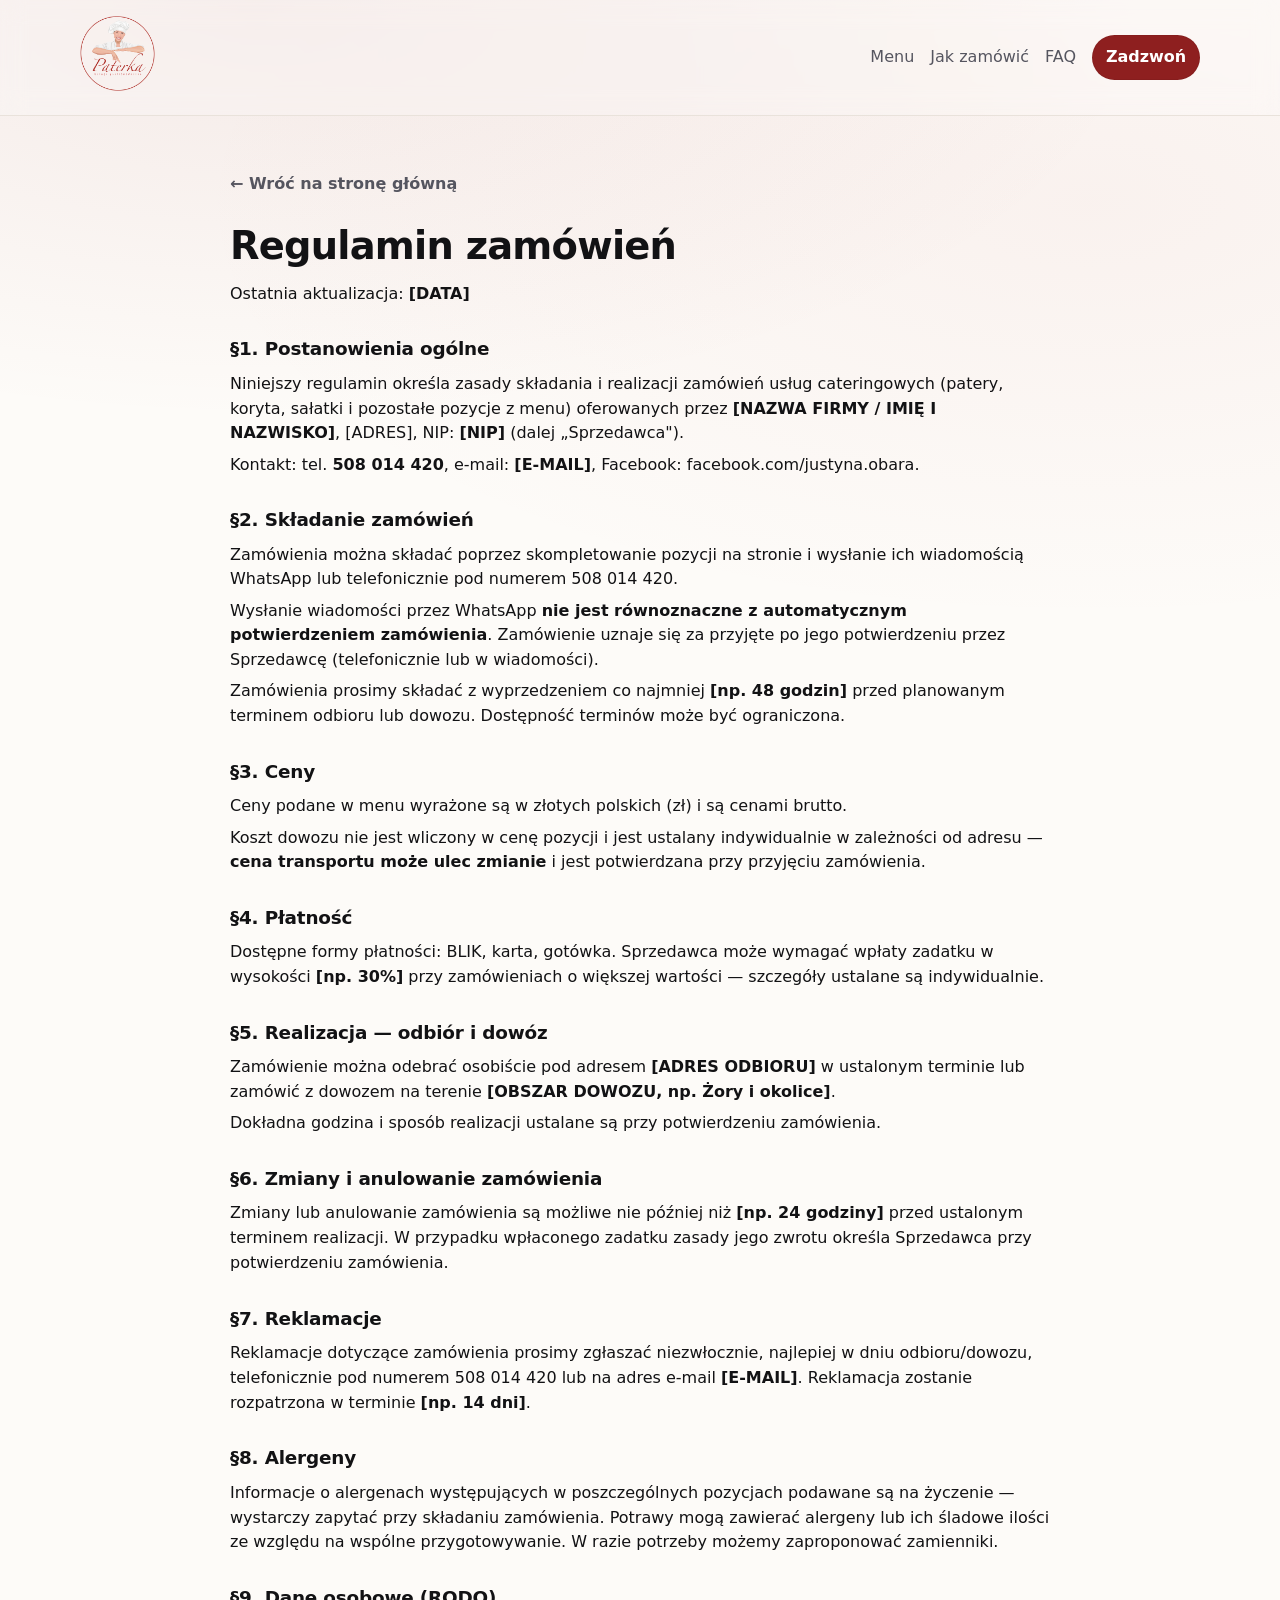
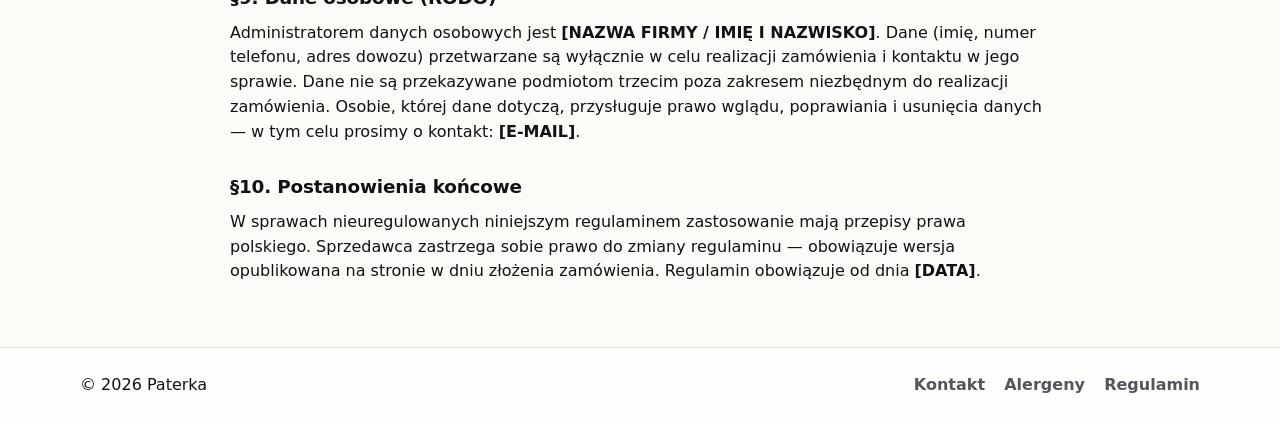
==== regulamin.html @ 0a6f0871 "poprawki do wygladu i dzialania strony" ====
<!doctype html>
<html lang="pl">
<head>
  <meta charset="utf-8" />
  <meta name="viewport" content="width=device-width, initial-scale=1" />
  <title>Regulamin zamówień | Paterka Justyna Obara</title>
  <link rel="icon" href="assets/logo.png" />
  <meta name="robots" content="index,follow" />
  <link rel="stylesheet" href="styles.css" />

  <!--
    UWAGA (dla właściciela): To jest SZKIC regulaminu do uzupełnienia i weryfikacji.
    Uzupełnij pola w nawiasach [ ... ] swoimi danymi i sprawdź zapisy (najlepiej z prawnikiem).
    To nie jest porada prawna.
  -->
</head>

<body id="top">
  <header class="top">
    <div class="container top__inner">
      <a class="brand" href="index.html#top"><img class="logo" src="assets/logo.png" alt="Logo Paterki"></a>
      <nav class="nav" id="nav">
        <a href="index.html#katalog">Menu</a>
        <a href="index.html#jak">Jak zamówić</a>
        <a href="index.html#faq">FAQ</a>
        <a class="btn btn--small" style="color:#fff;" href="tel:+48508014420">Zadzwoń</a>
      </nav>
    </div>
  </header>

  <main class="container legal">
    <a class="legal__back" href="index.html">← Wróć na stronę główną</a>
    <h1 class="legal__title">Regulamin zamówień</h1>
    <p class="muted">Ostatnia aktualizacja: <strong>[DATA]</strong></p>

    <section>
      <h2>§1. Postanowienia ogólne</h2>
      <p>Niniejszy regulamin określa zasady składania i realizacji zamówień usług cateringowych
        (patery, koryta, sałatki i pozostałe pozycje z menu) oferowanych przez
        <strong>[NAZWA FIRMY / IMIĘ I NAZWISKO]</strong>, [ADRES], NIP: <strong>[NIP]</strong>
        (dalej „Sprzedawca").</p>
      <p>Kontakt: tel. <strong>508 014 420</strong>, e-mail: <strong>[E-MAIL]</strong>,
        Facebook: <a href="https://www.facebook.com/justyna.obara" target="_blank" rel="noopener">facebook.com/justyna.obara</a>.</p>
    </section>

    <section>
      <h2>§2. Składanie zamówień</h2>
      <p>Zamówienia można składać poprzez skompletowanie pozycji na stronie i wysłanie ich wiadomością
        WhatsApp lub telefonicznie pod numerem 508 014 420.</p>
      <p>Wysłanie wiadomości przez WhatsApp <strong>nie jest równoznaczne z automatycznym potwierdzeniem
        zamówienia</strong>. Zamówienie uznaje się za przyjęte po jego potwierdzeniu przez Sprzedawcę
        (telefonicznie lub w wiadomości).</p>
      <p>Zamówienia prosimy składać z wyprzedzeniem co najmniej <strong>[np. 48 godzin]</strong> przed
        planowanym terminem odbioru lub dowozu. Dostępność terminów może być ograniczona.</p>
    </section>

    <section>
      <h2>§3. Ceny</h2>
      <p>Ceny podane w menu wyrażone są w złotych polskich (zł) i są cenami brutto.</p>
      <p>Koszt dowozu nie jest wliczony w cenę pozycji i jest ustalany indywidualnie w zależności od
        adresu — <strong>cena transportu może ulec zmianie</strong> i jest potwierdzana przy
        przyjęciu zamówienia.</p>
    </section>

    <section>
      <h2>§4. Płatność</h2>
      <p>Dostępne formy płatności: BLIK, karta, gotówka. Sprzedawca może wymagać wpłaty zadatku
        w wysokości <strong>[np. 30%]</strong> przy zamówieniach o większej wartości — szczegóły
        ustalane są indywidualnie.</p>
    </section>

    <section>
      <h2>§5. Realizacja — odbiór i dowóz</h2>
      <p>Zamówienie można odebrać osobiście pod adresem <strong>[ADRES ODBIORU]</strong> w ustalonym
        terminie lub zamówić z dowozem na terenie <strong>[OBSZAR DOWOZU, np. Żory i okolice]</strong>.</p>
      <p>Dokładna godzina i sposób realizacji ustalane są przy potwierdzeniu zamówienia.</p>
    </section>

    <section>
      <h2>§6. Zmiany i anulowanie zamówienia</h2>
      <p>Zmiany lub anulowanie zamówienia są możliwe nie później niż <strong>[np. 24 godziny]</strong>
        przed ustalonym terminem realizacji. W przypadku wpłaconego zadatku zasady jego zwrotu
        określa Sprzedawca przy potwierdzeniu zamówienia.</p>
    </section>

    <section>
      <h2>§7. Reklamacje</h2>
      <p>Reklamacje dotyczące zamówienia prosimy zgłaszać niezwłocznie, najlepiej w dniu odbioru/dowozu,
        telefonicznie pod numerem 508 014 420 lub na adres e-mail <strong>[E-MAIL]</strong>.
        Reklamacja zostanie rozpatrzona w terminie <strong>[np. 14 dni]</strong>.</p>
    </section>

    <section>
      <h2>§8. Alergeny</h2>
      <p>Informacje o alergenach występujących w poszczególnych pozycjach podawane są na życzenie —
        wystarczy zapytać przy składaniu zamówienia. Potrawy mogą zawierać alergeny lub ich śladowe
        ilości ze względu na wspólne przygotowywanie. W razie potrzeby możemy zaproponować zamienniki.</p>
    </section>

    <section>
      <h2>§9. Dane osobowe (RODO)</h2>
      <p>Administratorem danych osobowych jest <strong>[NAZWA FIRMY / IMIĘ I NAZWISKO]</strong>.
        Dane (imię, numer telefonu, adres dowozu) przetwarzane są wyłącznie w celu realizacji
        zamówienia i kontaktu w jego sprawie. Dane nie są przekazywane podmiotom trzecim poza
        zakresem niezbędnym do realizacji zamówienia. Osobie, której dane dotyczą, przysługuje prawo
        wglądu, poprawiania i usunięcia danych — w tym celu prosimy o kontakt: <strong>[E-MAIL]</strong>.</p>
    </section>

    <section>
      <h2>§10. Postanowienia końcowe</h2>
      <p>W sprawach nieuregulowanych niniejszym regulaminem zastosowanie mają przepisy prawa polskiego.
        Sprzedawca zastrzega sobie prawo do zmiany regulaminu — obowiązuje wersja opublikowana na stronie
        w dniu złożenia zamówienia. Regulamin obowiązuje od dnia <strong>[DATA]</strong>.</p>
    </section>
  </main>

  <footer class="footer">
    <div class="container footer__inner">
      <span>© <span id="year">2026</span> Paterka</span>
      <nav class="footer__links" aria-label="Stopka">
        <a href="tel:+48508014420">Kontakt</a>
        <a href="index.html#alergeny">Alergeny</a>
        <a href="regulamin.html">Regulamin</a>
      </nav>
    </div>
  </footer>
</body>
</html>
---- styles.css ----
:root {
  /* tło: bardzo delikatny krem (prawie białe) */
  --bg: #fdfbf8;

  /* tekst */
  --text: #121214;
  --muted: #55555f;

  /* linie i jasne powierzchnie */
  --line: #e9e2db;
  --soft: #f6efe8;
  /* jasny krem do segmentów/sekcji */
  --card: #ffffff;

  /* akcent z logo (bordo) */
  --brand: #8e1f1f;
  --brandSoft: #f3e3df;
  /* delikatny “rozbielony” pod akcent */

  --shadow: 0 14px 40px rgba(18, 18, 20, .08);
  --radius: 18px;
  --nav-offset: 84px;

  /* spójna pionowa skala odstępów sekcji */
  --section-pad: clamp(2rem, 4.5vw, 3.5rem);
}

* {
  box-sizing: border-box
}

html {
  scroll-behavior: smooth;
  scroll-padding-top: var(--nav-offset)
}

section[id] {
  scroll-margin-top: var(--nav-offset)
}

body {
  margin: 0;
  font-family: ui-sans-serif, system-ui, -apple-system, Segoe UI, Roboto, Arial, sans-serif;
  background:
    radial-gradient(900px 420px at 20% 0%, rgba(142, 31, 31, .08), transparent),
    radial-gradient(900px 420px at 85% 10%, rgba(192, 90, 84, .06), transparent),
    var(--bg);
  color: var(--text);
  line-height: 1.55;
}

.logo {
  height: 75px;
  width: auto;
}

a {
  color: inherit;
  text-decoration: none
}

/* Widoczny focus dla dostępności (klawiatura) */
a:focus-visible,
button:focus-visible,
input:focus-visible,
select:focus-visible,
textarea:focus-visible,
summary:focus-visible,
[tabindex]:focus-visible {
  outline: 3px solid var(--brand);
  outline-offset: 2px;
  border-radius: 6px;
}

.container {
  width: min(1120px, 92vw);
  margin-inline: auto
}

.muted {
  color: var(--muted)
}

.small {
  font-size: .85rem
}

.tiny {
  font-size: .78rem
}

.top {
  position: sticky;
  top: 0;
  z-index: 50;
  background: rgba(255, 255, 255, .22);
  backdrop-filter: blur(12px);
  border-bottom: 1px solid var(--line);
}

.top__inner {
  display: flex;
  align-items: center;
  gap: 1rem;
  padding: 1rem 0
}

.brand {
  font-weight: 900;
  letter-spacing: .2px
}

.brand span {
  color: var(--brand)
}

.nav {
  margin-left: auto;
  display: flex;
  gap: 1rem;
  align-items: center
}

.nav a {
  color: var(--muted)
}

.nav a:hover {
  color: var(--text)
}

/* Hamburger (domyślnie ukryty — tylko mobile) */
.navToggle {
  display: none;
  width: 44px;
  height: 44px;
  border: 1px solid var(--line);
  background: var(--card);
  border-radius: 12px;
  cursor: pointer;
  align-items: center;
  justify-content: center;
  box-shadow: 0 6px 18px rgba(16, 24, 40, .06);
}

.navToggle__bars,
.navToggle__bars::before,
.navToggle__bars::after {
  content: "";
  display: block;
  width: 20px;
  height: 2px;
  background: var(--text);
  border-radius: 2px;
  transition: transform .2s ease, opacity .2s ease, background .2s ease;
}

.navToggle__bars {
  position: relative;
}

.navToggle__bars::before {
  position: absolute;
  left: 0;
  top: -6px;
}

.navToggle__bars::after {
  position: absolute;
  left: 0;
  top: 6px;
}

/* Animacja w "X" gdy menu otwarte */
.top.nav-open .navToggle__bars {
  background: transparent;
}

.top.nav-open .navToggle__bars::before {
  transform: translateY(6px) rotate(45deg);
}

.top.nav-open .navToggle__bars::after {
  transform: translateY(-6px) rotate(-45deg);
}

.btn {
  display: inline-flex;
  align-items: center;
  justify-content: center;
  padding: .85rem 1.05rem;
  border-radius: 999px;
  background: var(--brand);
  color: white;
  font-weight: 800;
  border: 1px solid rgba(0, 0, 0, .06);
  cursor: pointer;
  transition: all .15s ease;
}

.btn:hover {
  filter: brightness(0.96);
  transform: translateY(-1px);
}

.btn:active {
  transform: translateY(0px);
  filter: brightness(0.92);
}

.btn:disabled {
  opacity: .55;
  cursor: not-allowed;
  transform: none;
  filter: none;
}

.btn--ghost {
  background: transparent;
  color: var(--text);
  border: 1px solid var(--line)
}

.btn--small {
  padding: .55rem .8rem
}

.btn--lg {
  padding: 1rem 1.6rem;
  font-size: 1.05rem;
  box-shadow: 0 12px 26px rgba(142, 31, 31, .22);
}

.btn--ghost.btn--lg {
  box-shadow: none;
}

.btn--full {
  width: 100%
}

.orderBtn {
  border: 1px solid var(--line);
  background: var(--card);
  border-radius: 999px;
  padding: .7rem .9rem;
  cursor: pointer;
  display: flex;
  gap: .6rem;
  align-items: center;
  box-shadow: 0 6px 18px rgba(16, 24, 40, .06);
}

.orderBtn span#count {
  min-width: 26px;
  height: 22px;
  border-radius: 999px;
  display: inline-grid;
  place-items: center;
  background: var(--brandSoft);
  color: var(--brand);
  border: 1px solid rgba(46, 144, 250, .25);
  font-weight: 900;
}

.count--bump {
  animation: countBump .4s ease;
}

@keyframes countBump {
  0%   { transform: scale(1); }
  35%  { transform: scale(1.35); }
  100% { transform: scale(1); }
}

/* Ikona koszyka — widoczna zawsze */
.orderBtn__icon {
  display: block;
  color: var(--brand);
}

/* Na małych ekranach zostaje sam koszyk + licznik */
@media (max-width: 520px) {
  .orderBtn__label {
    display: none;
  }
}

.hero {
  display: grid;
  grid-template-columns: 1.15fr .85fr;
  gap: 1rem;
  padding: var(--section-pad) 0 1.5rem;
  align-items: start;
}

.eyebrow {
  color: var(--muted);
  letter-spacing: .12em;
  text-transform: uppercase;
  font-size: .78rem;
  margin: 0 0 .7rem;
}

h1 {
  font-size: clamp(2.2rem, 4vw, 3.2rem);
  margin: .1rem 0 .7rem;
  letter-spacing: -.02em;
}

h1 span {
  background: linear-gradient(90deg, #8e1f1f, #c05a54);
  -webkit-background-clip: text;
  background-clip: text;
  color: transparent;
}

.lead {
  font-size: 1.05rem;
  color: var(--muted);
  max-width: 62ch
}

.hero__cta {
  display: flex;
  gap: .8rem;
  flex-wrap: wrap;
  margin-top: 1.1rem
}

@media (max-width: 520px) {
  .hero__cta {
    gap: .6rem;
  }
  .hero__cta .btn {
    flex: 1 1 100%;
  }
}

.badges {
  display: flex;
  gap: .6rem;
  flex-wrap: wrap;
  margin-top: 1.2rem
}

.badge {
  padding: .45rem .7rem;
  border-radius: 999px;
  border: 1px solid var(--line);
  background: rgba(255, 255, 255, .7);
  color: var(--muted);
}

.hero__card {
  border: 1px solid var(--line);
  border-radius: var(--radius);
  background: var(--card);
  box-shadow: var(--shadow);
  padding: 1.1rem;
}

.heroCard__top {
  display: flex;
  justify-content: space-between;
  gap: 1rem;
  align-items: baseline
}

.miniList {
  display: grid;
  grid-template-columns: repeat(3, 1fr);
  gap: .85rem;
  margin: 1rem 0
}

.miniItem {
  display: grid;
  grid-template-columns: 12px 1fr auto;
  gap: .8rem;
  align-items: center;
  border: 1px solid var(--line);
  background: var(--soft);
  border-radius: 14px;
  padding: .8rem .9rem;
  cursor: pointer;
  transition: border-color .15s ease, box-shadow .15s ease, transform .15s ease;
}

.miniItem:hover {
  border-color: var(--brand);
  box-shadow: 0 8px 20px rgba(16, 24, 40, .08);
  transform: translateY(-1px);
}

.miniItem:focus-visible {
  outline: 2px solid var(--brand);
  outline-offset: 2px;
}

/* Podświetlenie karty po przejściu z "Najpopularniejsze" */
.card--flash {
  animation: cardFlash 1.8s ease;
}

@keyframes cardFlash {
  0%   { box-shadow: 0 0 0 0 rgba(var(--brand-rgb, 142, 31, 31), .0); }
  15%  { box-shadow: 0 0 0 4px rgba(var(--brand-rgb, 142, 31, 31), .55); }
  100% { box-shadow: 0 0 0 0 rgba(var(--brand-rgb, 142, 31, 31), .0); }
}

.dot {
  width: 10px;
  height: 10px;
  border-radius: 999px;
  background: #ddd;
  background: var(--brand);
}

.price {
  font-weight: 900;
  color: var(--text)
}

.controls {
  display: flex;
  gap: 1rem;
  align-items: center;
  flex-wrap: wrap;
  padding: 1rem 0 .5rem;
}

.seg {
  display: flex;
  gap: .35rem;
  flex-wrap: wrap;
  border: 1px solid var(--line);
  background: var(--soft);
  border-radius: 999px;
  padding: .35rem;
}

.seg__btn {
  border: 0;
  background: transparent;
  color: var(--muted);
  padding: .55rem .85rem;
  border-radius: 999px;
  cursor: pointer;
  font-weight: 800;
}

.seg__btn.is-active {
  background: var(--card);
  color: var(--text);
  border: 1px solid var(--line);
  box-shadow: 0 6px 16px rgba(16, 24, 40, .06);
}

.search {
  flex: 1
}

.search input {
  width: 100%;
  border: 1px solid var(--line);
  background: var(--card);
  color: var(--text);
  padding: .8rem .95rem;
  border-radius: 16px;
  box-shadow: 0 6px 16px rgba(16, 24, 40, .04);
}

.catalog {
  padding: var(--section-pad) 0
}

.catalog__head {
  display: flex;
  justify-content: space-between;
  gap: 1rem;
  align-items: flex-end;
  flex-wrap: wrap
}

h2 {
  margin: 0;
  font-size: 1.9rem;
  letter-spacing: -.01em
}

.acc details {
  border: 1px solid var(--line);
  border-radius: var(--radius);
  background: var(--card);
  box-shadow: 0 10px 26px rgba(16, 24, 40, .04);
  margin: .8rem 0;
  overflow: hidden;
}

.acc summary {
  cursor: pointer;
  padding: 1rem 1rem;
  font-weight: 900;
  display: flex;
  justify-content: space-between;
  align-items: center;
}

.acc summary::-webkit-details-marker {
  display: none
}

.acc .accCount {
  color: var(--muted);
  font-weight: 800;
}

.acc details>div {
  padding: 0 1rem 1rem;
}

.grid {
  display: grid;
  grid-template-columns: repeat(3, 1fr);
  gap: 1rem;
  margin-top: 1rem;
}

.card {
  border: 1px solid var(--line);
  background: var(--card);
  border-radius: var(--radius);
  overflow: hidden;
  box-shadow: 0 10px 30px rgba(16, 24, 40, .06);
  display: flex;
  flex-direction: column;
}

.thumb {
  height: 160px;
  background:
    radial-gradient(240px 120px at 25% 30%, rgba(46, 144, 250, .20), transparent),
    radial-gradient(240px 120px at 80% 25%, rgba(34, 197, 94, .16), transparent),
    var(--soft);
  display: flex;
  align-items: flex-end;
  justify-content: space-between;
  padding: 1rem;
}

.thumb--photo {
  background-size: cover;
  background-position: center;
  background-repeat: no-repeat;
  position: relative;
}

.thumb--photo::after {
  content: "";
  position: absolute;
  inset: 0;
  background: linear-gradient(to top,
      rgba(16, 24, 40, .35),
      rgba(16, 24, 40, .05));
}

.thumb--photo .pTag {
  position: relative;
  z-index: 1;
  color: rgba(16, 24, 40, .85);
  background: rgba(255, 255, 255, .78);
  border: 1px solid rgba(255, 255, 255, .9);
}

.pTag {
  padding: .35rem .55rem;
  border-radius: 999px;
  border: 1px solid rgba(255, 255, 255, .55);
  background: rgba(255, 255, 255, .70);
  color: var(--muted);
  font-weight: 800;
  font-size: .85rem;
}

.cardBody {
  padding: 1rem;
  display: flex;
  flex-direction: column;
  flex: 1;
}

.titleRow {
  display: flex;
  justify-content: space-between;
  gap: 1rem;
  align-items: flex-start
}

.titleRow strong {
  font-weight: 900
}

.sub {
  margin: .25rem 0 .75rem;
  color: var(--muted)
}

.metaRow {
  display: flex;
  gap: .5rem;
  flex-wrap: wrap;
  margin: .1rem 0 .9rem
}

.pill {
  padding: .3rem .55rem;
  border-radius: 999px;
  border: 1px solid var(--line);
  background: var(--soft);
  color: var(--muted);
  font-size: .85rem;
}

.buyRow {
  display: flex;
  justify-content: space-between;
  align-items: center;
  gap: .7rem;
  margin-top: auto;
  padding-top: .75rem;
}

.price2 {
  font-weight: 900
}

.add {
  border: 1px solid var(--brand);
  background: var(--brand);
  color: #fff;
  padding: .65rem 1.1rem;
  border-radius: 999px;
  cursor: pointer;
  font-weight: 900;
  white-space: nowrap;
  transition: filter .15s ease, transform .15s ease;
}

.add:hover {
  filter: brightness(.96);
  transform: translateY(-1px);
}

.add:active {
  transform: translateY(0);
  filter: brightness(.92);
}

/* feedback po dodaniu do koszyka */
.add.is-added {
  background: #1a7f37;
  border-color: #1a7f37;
}

.sizeSelect,
.flavorSelect,
.qtyInput {
  flex: 1;
  width: 100%;
  border: 1px solid var(--line);
  background: var(--soft);
  color: var(--text);
  padding: .55rem .65rem;
  border-radius: 12px;
  cursor: pointer;
  font-size: .88rem;
}

.sizeSelect,
.flavorSelect {
  appearance: none;
}

.qtyInput {
  cursor: text;
}

.optField--qty {
  flex: 0 1 120px;
}

/* Wiersz z opcjami wyboru (smak / rozmiar) */
.optRow {
  display: flex;
  flex-wrap: wrap;
  gap: .6rem;
  margin-top: .7rem;
}

.optField {
  flex: 1 1 140px;
  display: flex;
  flex-direction: column;
  gap: .25rem;
  min-width: 0;
}

.optLabel {
  font-size: .72rem;
  font-weight: 800;
  text-transform: uppercase;
  letter-spacing: .03em;
  opacity: .65;
}

.how {
  padding: var(--section-pad) 0
}

.how__grid {
  display: grid;
  grid-template-columns: repeat(3, 1fr);
  gap: 1rem
}

.howCard {
  border: 1px solid var(--line);
  background: var(--card);
  border-radius: var(--radius);
  padding: 1rem;
  box-shadow: 0 10px 26px rgba(16, 24, 40, .05);
}

.note {
  margin-top: 1rem;
  border: 1px solid rgba(46, 144, 250, .25);
  background: var(--brandSoft);
  border-radius: var(--radius);
  padding: 1rem;
}

.faq {
  padding: var(--section-pad) 0
}

.faq__grid {
  display: grid;
  grid-template-columns: 1fr 1fr;
  gap: 1rem;
  margin-top: 1rem;
}

details {
  border: 1px solid var(--line);
  background: var(--card);
  border-radius: var(--radius);
  padding: 1rem;
  box-shadow: 0 10px 26px rgba(16, 24, 40, .04);
}

summary {
  cursor: pointer;
  font-weight: 900
}

details p {
  color: var(--muted);
  margin: .6rem 0 0
}

.panel {
  position: fixed;
  top: 0;
  right: -520px;
  width: min(520px, 94vw);
  height: 100%;
  background: rgba(255, 255, 255, .94);
  backdrop-filter: blur(10px);
  border-left: 1px solid var(--line);
  box-shadow: -20px 0 60px rgba(16, 24, 40, .10);
  transition: right .25s ease;
  z-index: 120;
  display: flex;
  flex-direction: column;
}

.panel.is-open {
  right: 0
}

.panel__top {
  display: flex;
  justify-content: space-between;
  align-items: center;
  padding: 1rem 1rem .9rem;
  border-bottom: 1px solid var(--line);
}

.x {
  border: 1px solid var(--line);
  background: var(--card);
  border-radius: 12px;
  padding: .45rem .65rem;
  cursor: pointer;
}

.panel__meta {
  padding: 1rem;
  display: grid;
  grid-template-columns: 1fr 1fr;
  gap: .8rem;
}

.field {
  display: grid;
  gap: .35rem
}

.field--full {
  grid-column: 1 / -1
}

.field span {
  color: var(--muted);
  font-size: .9rem;
  font-weight: 800
}

.field input,
.field select {
  border: 1px solid var(--line);
  background: var(--card);
  color: var(--text);
  padding: .75rem .85rem;
  border-radius: 14px;
  box-shadow: 0 8px 18px rgba(16, 24, 40, .04);
  appearance: none;
}

.modeToggle {
  display: flex;
  gap: .5rem;
}

.modeBtn {
  flex: 1;
  border: 1px solid var(--line);
  background: var(--card);
  color: var(--text);
  padding: .75rem .9rem;
  border-radius: 14px;
  font-weight: 800;
  cursor: pointer;
  box-shadow: 0 8px 18px rgba(16, 24, 40, .04);
  transition: background .15s ease, color .15s ease, border-color .15s ease, transform .15s ease;
}

.modeBtn:hover {
  border-color: var(--brand);
  transform: translateY(-1px);
}

.modeBtn.is-active {
  background: var(--brand);
  color: #fff;
  border-color: var(--brand);
}

.addrInput {
  margin-top: .6rem;
}

.addrInput[hidden] {
  display: none;
}

.modeHint {
  margin-top: .4rem;
  font-size: .82rem;
  color: var(--muted);
  font-weight: 700;
}

.timeRow {
  display: flex;
  align-items: center;
  gap: .5rem;
}

.timeRow select {
  flex: 1;
}

.timeSep {
  font-weight: 700;
  color: var(--muted);
  font-size: 1.1rem;
}

.panel__items {
  padding: 0 1rem 1rem;
  overflow: auto;
  flex: 1;
  display: grid;
  gap: .8rem;
}

.lineItem {
  border: 1px solid var(--line);
  background: var(--card);
  border-radius: 16px;
  padding: .85rem;
  display: flex;
  justify-content: space-between;
  gap: 1rem;
  box-shadow: 0 10px 26px rgba(16, 24, 40, .04);
}

.lineItem--info {
  background: var(--brandSoft, var(--soft));
  border-style: dashed;
  align-items: center;
}

.qty {
  display: flex;
  gap: .4rem;
  align-items: center
}

.qty button {
  border: 1px solid var(--line);
  background: var(--soft);
  color: var(--text);
  border-radius: 12px;
  padding: .25rem .6rem;
  cursor: pointer;
}

.panel__bottom {
  padding: 1rem;
  border-top: 1px solid var(--line);
  background: rgba(255, 255, 255, .92);
}

.totalRow {
  display: flex;
  justify-content: space-between;
  align-items: center;
  margin: .3rem 0 .8rem
}

.btnRow {
  display: flex;
  gap: .6rem
}

.linkBtn {
  margin-top: .7rem;
  width: 100%;
  border: 0;
  background: transparent;
  color: var(--muted);
  cursor: pointer;
  text-decoration: underline;
  text-underline-offset: 4px;
}

.warn {
  margin-top: .45rem;
  padding: .55rem .7rem;
  border-radius: 12px;
  border: 1px solid #ffd0cc;
  background: #fff1f0;
  color: #b42318;
  font-weight: 700;
  font-size: .86rem;
  display: none;
}

.warn.is-show {
  display: block;
}

.toTop {
  position: fixed;
  bottom: 1.5rem;
  right: 1.5rem;
  width: 44px;
  height: 44px;
  border-radius: 999px;
  background: var(--brand);
  color: white;
  border: none;
  font-size: 1.2rem;
  cursor: pointer;
  box-shadow: var(--shadow);
  z-index: 100;
  opacity: 0;
  pointer-events: none;
  transform: translateY(8px);
  transition: opacity .25s ease, transform .25s ease;
}

.toTop.is-visible {
  opacity: 1;
  pointer-events: auto;
  transform: translateY(0);
}

.toTop:hover {
  filter: brightness(.9);
  transform: translateY(-2px);
}

/* ===== MODAL KONTAKT ===== */
.modal {
  position: fixed;
  inset: 0;
  z-index: 100;
  display: none;
}

.modal.is-open {
  display: block;
}

.modal__backdrop {
  position: absolute;
  inset: 0;
  background: rgba(18, 18, 20, .5);
  backdrop-filter: blur(2px);
}

.modal__card {
  position: relative;
  z-index: 1;
  width: min(420px, 92vw);
  margin: 14vh auto 0;
  background: var(--card);
  border: 1px solid var(--line);
  border-radius: var(--radius);
  box-shadow: var(--shadow);
  padding: 1.4rem;
  animation: modalIn .18s ease;
}

@keyframes modalIn {
  from { opacity: 0; transform: translateY(8px); }
  to   { opacity: 1; transform: none; }
}

.modal__close {
  position: absolute;
  top: .8rem;
  right: .8rem;
  width: 36px;
  height: 36px;
  border-radius: 999px;
  border: 1px solid var(--line);
  background: var(--card);
  cursor: pointer;
  font-size: 1.2rem;
  line-height: 1;
}

.modal__title {
  margin: .1rem 0 .3rem;
}

.contactOpts {
  display: grid;
  gap: .6rem;
  margin-top: 1rem;
}

.contactOpt {
  display: flex;
  align-items: center;
  gap: .9rem;
  border: 1px solid var(--line);
  border-radius: 14px;
  padding: .85rem 1rem;
  background: var(--soft);
  transition: border-color .15s ease, transform .15s ease, box-shadow .15s ease;
}

.contactOpt:hover {
  border-color: var(--brand);
  transform: translateY(-1px);
  box-shadow: 0 8px 20px rgba(16, 24, 40, .08);
}

.contactOpt__ico {
  width: 42px;
  height: 42px;
  border-radius: 999px;
  display: grid;
  place-items: center;
  background: var(--brandSoft);
  color: var(--brand);
  font-weight: 900;
  flex: none;
}

.contactOpt__text {
  display: flex;
  flex-direction: column;
}

/* Strona regulaminu / treści prawnych */
.legal {
  max-width: 820px;
  padding: var(--section-pad) 0;
}

.legal__back {
  display: inline-block;
  color: var(--muted);
  font-weight: 700;
  margin-bottom: 1rem;
}

.legal__back:hover {
  color: var(--brand);
}

.legal__title {
  font-size: clamp(1.8rem, 3vw, 2.4rem);
  margin: .2rem 0 .4rem;
}

.legal section {
  margin-top: 1.8rem;
}

.legal h2 {
  font-size: 1.15rem;
  margin: 0 0 .5rem;
}

.legal p {
  color: var(--text);
  margin: .4rem 0;
}

.footer {
  border-top: 1px solid var(--line);
  padding: 1.6rem 0;
  background: rgba(255, 255, 255, .7)
}

.footer__inner {
  display: flex;
  justify-content: space-between;
  gap: 1rem;
  flex-wrap: wrap;
  align-items: center;
}

.footer__links {
  display: flex;
  gap: 1.2rem;
  flex-wrap: wrap;
}

.footer__links a {
  color: var(--muted);
  font-weight: 700;
  transition: color .15s ease;
}

.footer__links a:hover {
  color: var(--brand);
}

.fbGallery {
  margin-top: 1.2rem;
  border: 1px solid var(--line);
  background: rgba(255, 255, 255, .70);
  border-radius: var(--radius);
  box-shadow: var(--shadow);
  padding: 1rem;
}

.fbHead {
  display: flex;
  align-items: baseline;
  justify-content: space-between;
  gap: 1rem;
  margin-bottom: .75rem;
}

.fbHead h3 {
  margin: 0;
  font-size: 1.05rem;
  letter-spacing: -.01em;
}

.fbLink {
  color: var(--muted);
  font-weight: 800;
}

.fbLink:hover {
  color: var(--text);
}

.fbGrid {
  display: grid;
  grid-template-columns: repeat(3, 1fr);
  gap: .8rem;
}

.fbCard {
  border: 1px solid var(--line);
  background: var(--card);
  border-radius: 16px;
  overflow: hidden;
  display: flex;
  flex-direction: column;
  box-shadow: 0 10px 24px rgba(16, 24, 40, .06);
}

.fbImg {
  height: 120px;
  background: var(--soft);
  background-size: cover;
  background-position: center;
}

.fbBody {
  padding: .75rem;
  display: grid;
  gap: .35rem;
}

.fbText {
  font-size: .9rem;
  color: var(--text);
  display: -webkit-box;
  -webkit-line-clamp: 3;
  line-clamp: 3;
  -webkit-box-orient: vertical;
  overflow: hidden;
}

.fbMeta {
  font-size: .78rem;
  color: var(--muted);
  font-weight: 700;
}

.fbCard--hidden {
  display: none !important;
}

.fbToggle {
  display: block;
  margin: .85rem auto 0;
  border: 1px solid var(--line);
  background: var(--card);
  color: var(--brand);
  font-weight: 800;
  padding: .6rem 1.4rem;
  border-radius: 999px;
  cursor: pointer;
  transition: background .15s ease;
}

.fbToggle:hover {
  background: var(--soft);
}

.hero.hero--wide {
  grid-template-columns: 1fr;
}

.popSection {
  margin-top: 1rem;
  margin-bottom: 1rem;
}

.popSection .hero__card {
  width: 100%;
}

@media (max-width: 900px) {
  .fbGrid {
    grid-template-columns: 1fr 1fr;
  }

  .miniList {
    grid-template-columns: 1fr 1fr;
  }
}

@media (max-width: 520px) {
  .fbGrid {
    display: flex;
    overflow-x: auto;
    scroll-snap-type: x mandatory;
    -webkit-overflow-scrolling: touch;
    gap: .75rem;
    padding-bottom: .5rem;
    scrollbar-width: none;
  }

  .fbGrid::-webkit-scrollbar {
    display: none;
  }

  .fbGrid .fbCard {
    flex: 0 0 78vw;
    scroll-snap-align: start;
  }

  .fbGrid .fbCard--hidden {
    display: flex !important;
  }

  .fbToggle {
    display: none;
  }

  .fbImg {
    height: 160px;
  }

  /* Najpopularniejsze jako karuzela — tak jak galeria */
  .miniList {
    display: flex;
    overflow-x: auto;
    scroll-snap-type: x mandatory;
    -webkit-overflow-scrolling: touch;
    gap: .75rem;
    padding-bottom: .5rem;
    scrollbar-width: none;
  }

  .miniList::-webkit-scrollbar {
    display: none;
  }

  .miniList .miniItem {
    flex: 0 0 78vw;
    scroll-snap-align: start;
  }
}

@media (max-width: 900px) {
  .navToggle {
    display: inline-flex;
    margin-left: auto;
  }

  .nav {
    position: absolute;
    top: 100%;
    left: 0;
    right: 0;
    margin-left: 0;
    flex-direction: column;
    align-items: stretch;
    gap: .15rem;
    background: var(--card);
    border-bottom: 1px solid var(--line);
    box-shadow: 0 14px 26px rgba(16, 24, 40, .10);
    padding: .4rem 1rem 1rem;
    /* ukryte, ale animowane */
    opacity: 0;
    transform: translateY(-8px);
    pointer-events: none;
    transition: opacity .18s ease, transform .18s ease;
  }

  .top.nav-open .nav {
    opacity: 1;
    transform: translateY(0);
    pointer-events: auto;
  }

  .nav a {
    color: var(--text);
    font-weight: 700;
    padding: .9rem .4rem;
    border-bottom: 1px solid var(--line);
  }

  .nav a:last-child {
    border-bottom: none;
    margin-top: .5rem;
  }

  .hero {
    grid-template-columns: 1fr
  }

  .how__grid {
    grid-template-columns: 1fr
  }

  .faq__grid {
    grid-template-columns: 1fr
  }

  .grid {
    grid-template-columns: 1fr;
    gap: .8rem
  }

  .thumb {
    height: 120px
  }

  .sub {
    max-height: 2.8em;
    overflow: hidden;
    cursor: pointer;
    font-size: .82rem;
    transition: max-height .35s ease;
    position: relative;
  }

  .sub::after {
    content: "";
    position: absolute;
    bottom: 0;
    left: 0;
    right: 0;
    height: 1.2em;
    background: linear-gradient(to bottom, transparent, var(--card));
    pointer-events: none;
    transition: opacity .25s ease;
  }

  .sub.is-expanded {
    max-height: 600px;
  }

  .sub.is-expanded::after {
    opacity: 0;
  }
}

@media (max-width: 720px) {
  .controls {
    flex-direction: column;
    align-items: stretch;
    gap: .75rem;
  }

  .seg {
    width: 100%;
    justify-content: center;
  }

  .search {
    width: 100%;
  }

  .search input {
    width: 100%;
  }
}
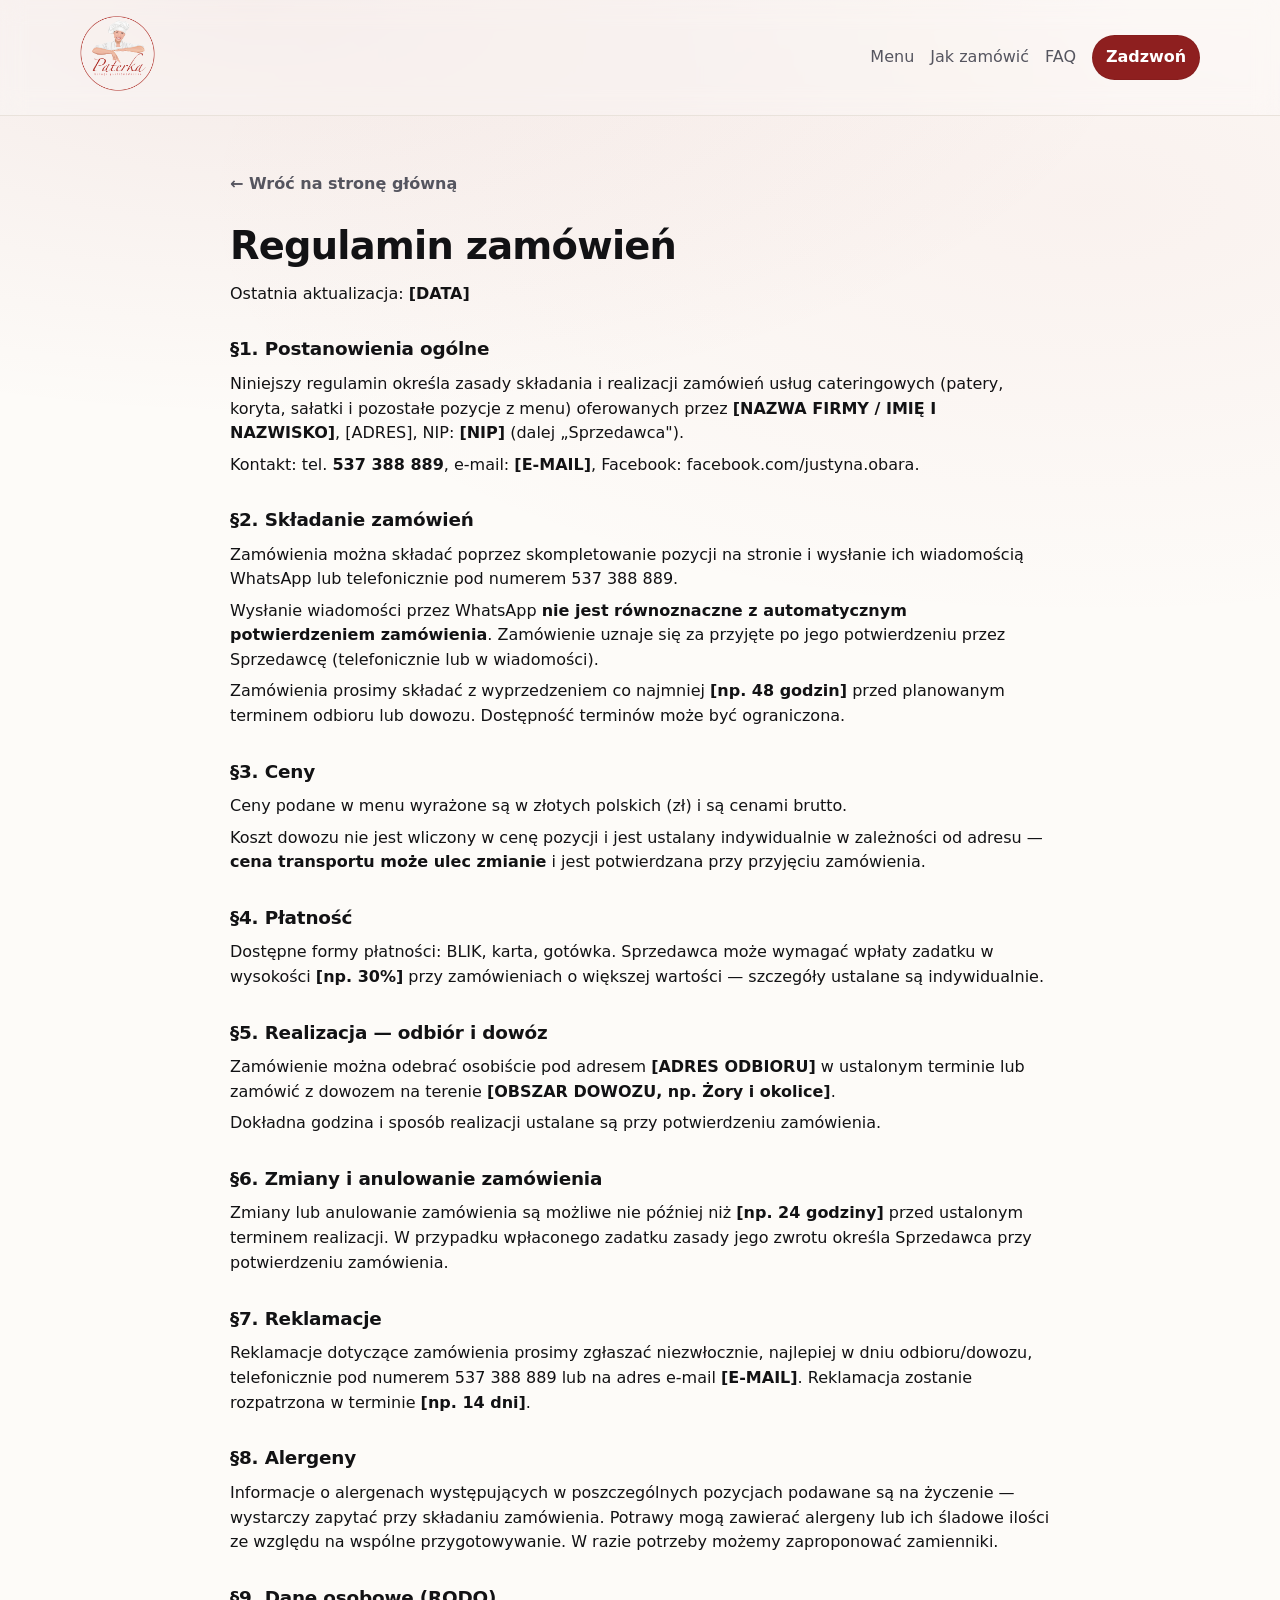
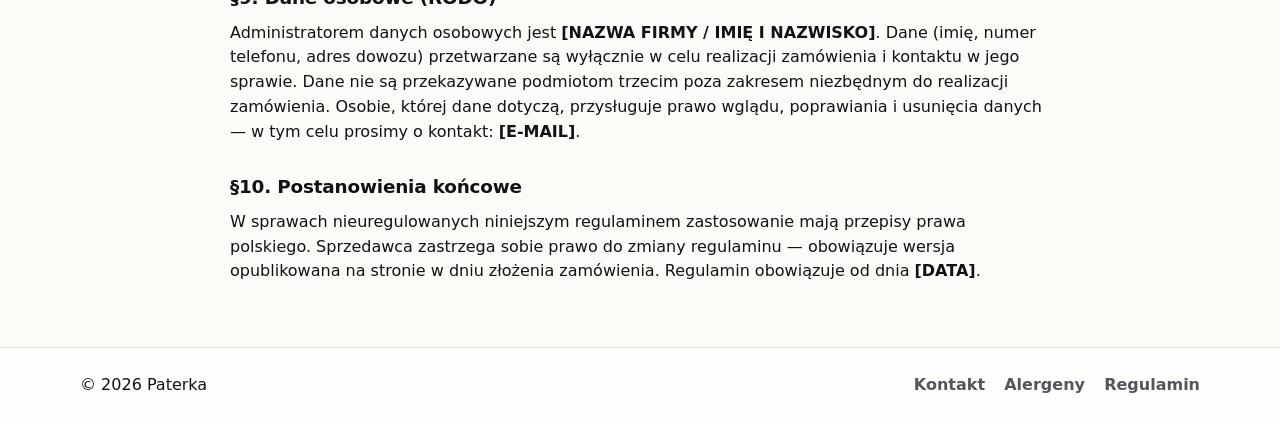
==== commit abacbade: "male zmiany kontaktu" ====
--- a/regulamin.html
+++ b/regulamin.html
@@ -23,7 +23,7 @@
         <a href="index.html#katalog">Menu</a>
         <a href="index.html#jak">Jak zamówić</a>
         <a href="index.html#faq">FAQ</a>
-        <a class="btn btn--small" style="color:#fff;" href="tel:+48508014420">Zadzwoń</a>
+        <a class="btn btn--small" style="color:#fff;" href="tel:+48537388889">Zadzwoń</a>
       </nav>
     </div>
   </header>
@@ -39,14 +39,14 @@
         (patery, koryta, sałatki i pozostałe pozycje z menu) oferowanych przez
         <strong>[NAZWA FIRMY / IMIĘ I NAZWISKO]</strong>, [ADRES], NIP: <strong>[NIP]</strong>
         (dalej „Sprzedawca").</p>
-      <p>Kontakt: tel. <strong>508 014 420</strong>, e-mail: <strong>[E-MAIL]</strong>,
+      <p>Kontakt: tel. <strong>537 388 889</strong>, e-mail: <strong>[E-MAIL]</strong>,
         Facebook: <a href="https://www.facebook.com/justyna.obara" target="_blank" rel="noopener">facebook.com/justyna.obara</a>.</p>
     </section>
 
     <section>
       <h2>§2. Składanie zamówień</h2>
       <p>Zamówienia można składać poprzez skompletowanie pozycji na stronie i wysłanie ich wiadomością
-        WhatsApp lub telefonicznie pod numerem 508 014 420.</p>
+        WhatsApp lub telefonicznie pod numerem 537 388 889.</p>
       <p>Wysłanie wiadomości przez WhatsApp <strong>nie jest równoznaczne z automatycznym potwierdzeniem
         zamówienia</strong>. Zamówienie uznaje się za przyjęte po jego potwierdzeniu przez Sprzedawcę
         (telefonicznie lub w wiadomości).</p>
@@ -86,7 +86,7 @@
     <section>
       <h2>§7. Reklamacje</h2>
       <p>Reklamacje dotyczące zamówienia prosimy zgłaszać niezwłocznie, najlepiej w dniu odbioru/dowozu,
-        telefonicznie pod numerem 508 014 420 lub na adres e-mail <strong>[E-MAIL]</strong>.
+        telefonicznie pod numerem 537 388 889 lub na adres e-mail <strong>[E-MAIL]</strong>.
         Reklamacja zostanie rozpatrzona w terminie <strong>[np. 14 dni]</strong>.</p>
     </section>
 
@@ -118,7 +118,7 @@
     <div class="container footer__inner">
       <span>© <span id="year">2026</span> Paterka</span>
       <nav class="footer__links" aria-label="Stopka">
-        <a href="tel:+48508014420">Kontakt</a>
+        <a href="tel:+48537388889">Kontakt</a>
         <a href="index.html#alergeny">Alergeny</a>
         <a href="regulamin.html">Regulamin</a>
       </nav>
--- a/styles.css
+++ b/styles.css
@@ -284,6 +284,34 @@
   .orderBtn__label {
     display: none;
   }
+
+  /* Większe pola dotykowe na telefonie (min ~44px) */
+  .btn,
+  .add,
+  .modeBtn,
+  .seg__btn,
+  .orderBtn,
+  .navToggle,
+  .nav a,
+  .footer__links a,
+  .contactOpt {
+    min-height: 44px;
+  }
+
+  .seg__btn {
+    display: inline-flex;
+    align-items: center;
+    padding: .6rem 1rem;
+  }
+
+  .qty button {
+    width: 44px;
+    height: 44px;
+  }
+
+  .footer__links {
+    gap: 1.4rem;
+  }
 }
 
 .hero {
@@ -934,7 +962,12 @@
   background: var(--soft);
   color: var(--text);
   border-radius: 12px;
-  padding: .25rem .6rem;
+  width: 38px;
+  height: 38px;
+  font-size: 1.1rem;
+  line-height: 1;
+  display: grid;
+  place-items: center;
   cursor: pointer;
 }
 
@@ -1335,7 +1368,8 @@
     scroll-snap-type: x mandatory;
     -webkit-overflow-scrolling: touch;
     gap: .75rem;
-    padding-bottom: .5rem;
+    /* górny/dolny luz, by hover (uniesienie + cień) nie był obcinany */
+    padding: .5rem .2rem .6rem;
     scrollbar-width: none;
   }
 
@@ -1346,6 +1380,26 @@
   .miniList .miniItem {
     flex: 0 0 78vw;
     scroll-snap-align: start;
+  }
+
+  /* Menu: każda kategoria jako pozioma karuzela (karta ~80% szerokości) */
+  .acc .grid {
+    display: flex;
+    overflow-x: auto;
+    scroll-snap-type: x mandatory;
+    -webkit-overflow-scrolling: touch;
+    gap: .8rem;
+    padding: .5rem .2rem .6rem;
+    scrollbar-width: none;
+  }
+
+  .acc .grid::-webkit-scrollbar {
+    display: none;
+  }
+
+  .acc .grid > .card {
+    flex: 0 0 100%;
+    scroll-snap-align: center;
   }
 }
 
